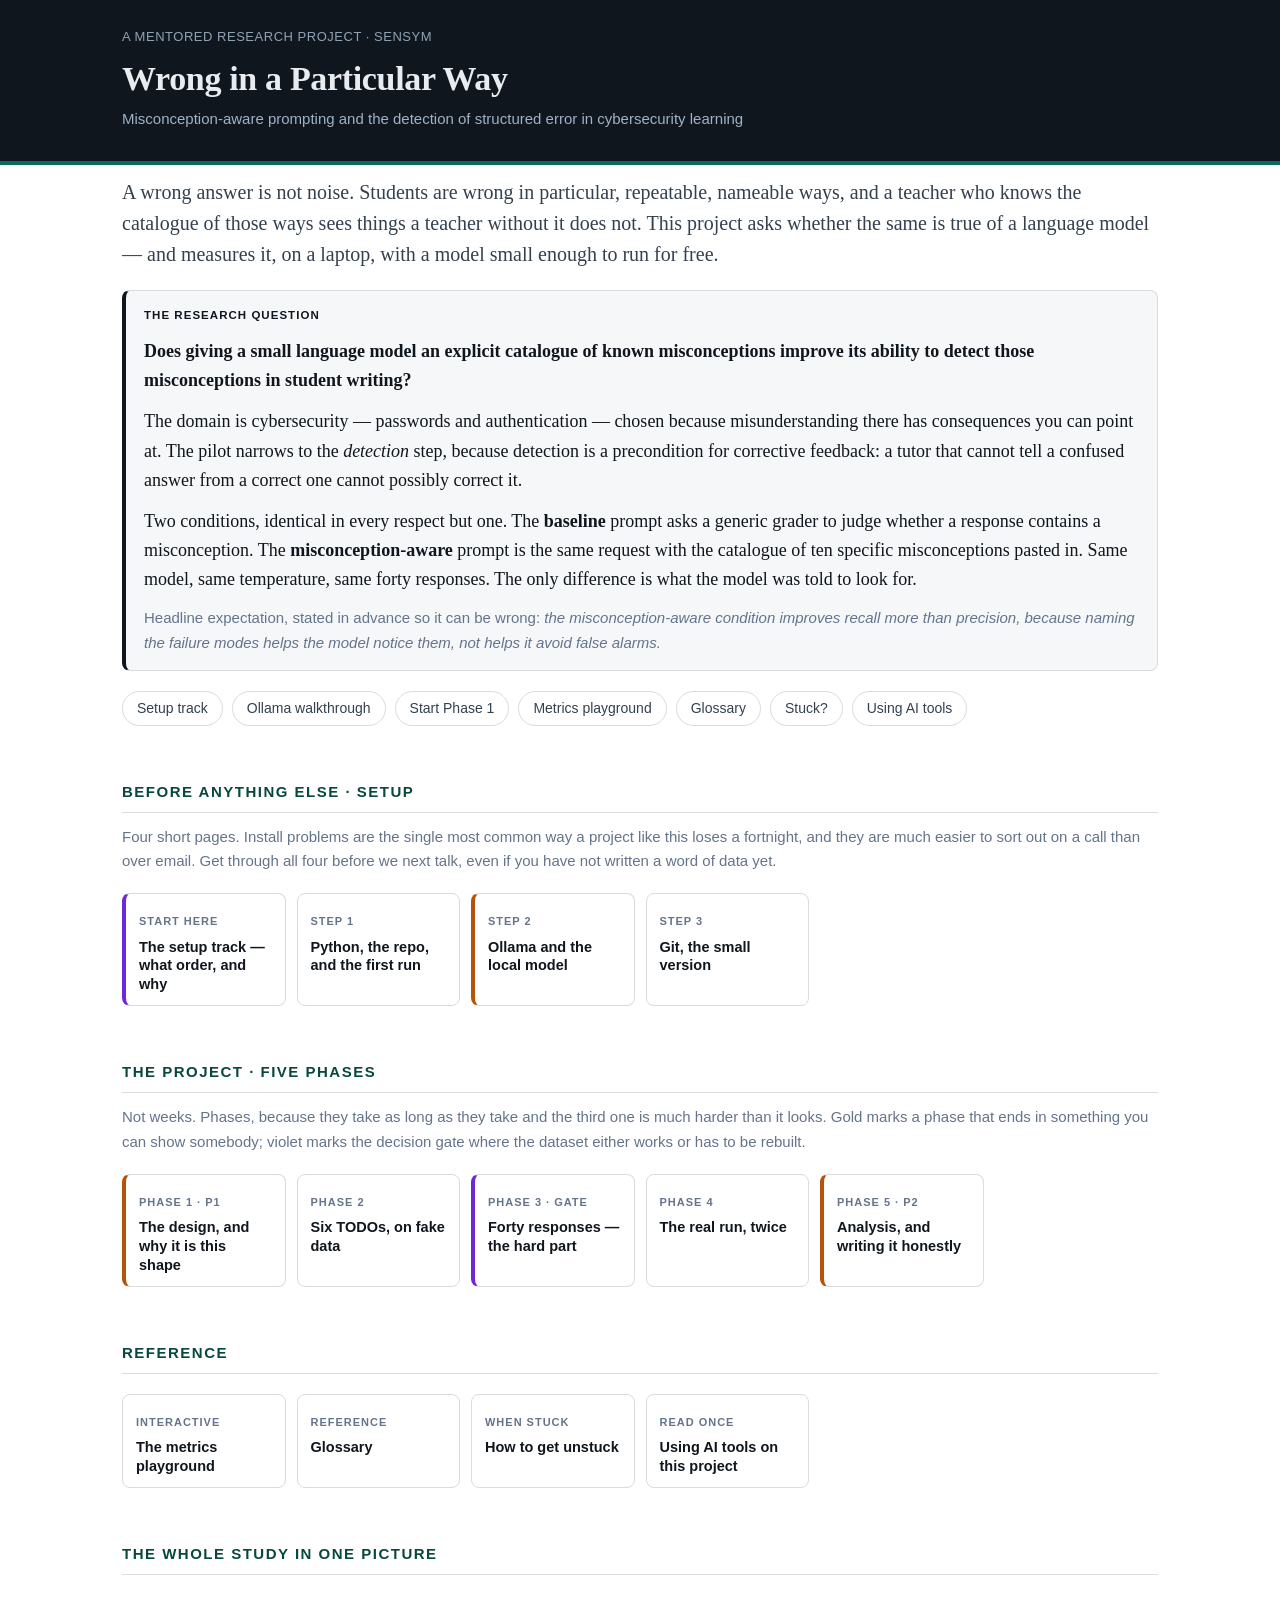
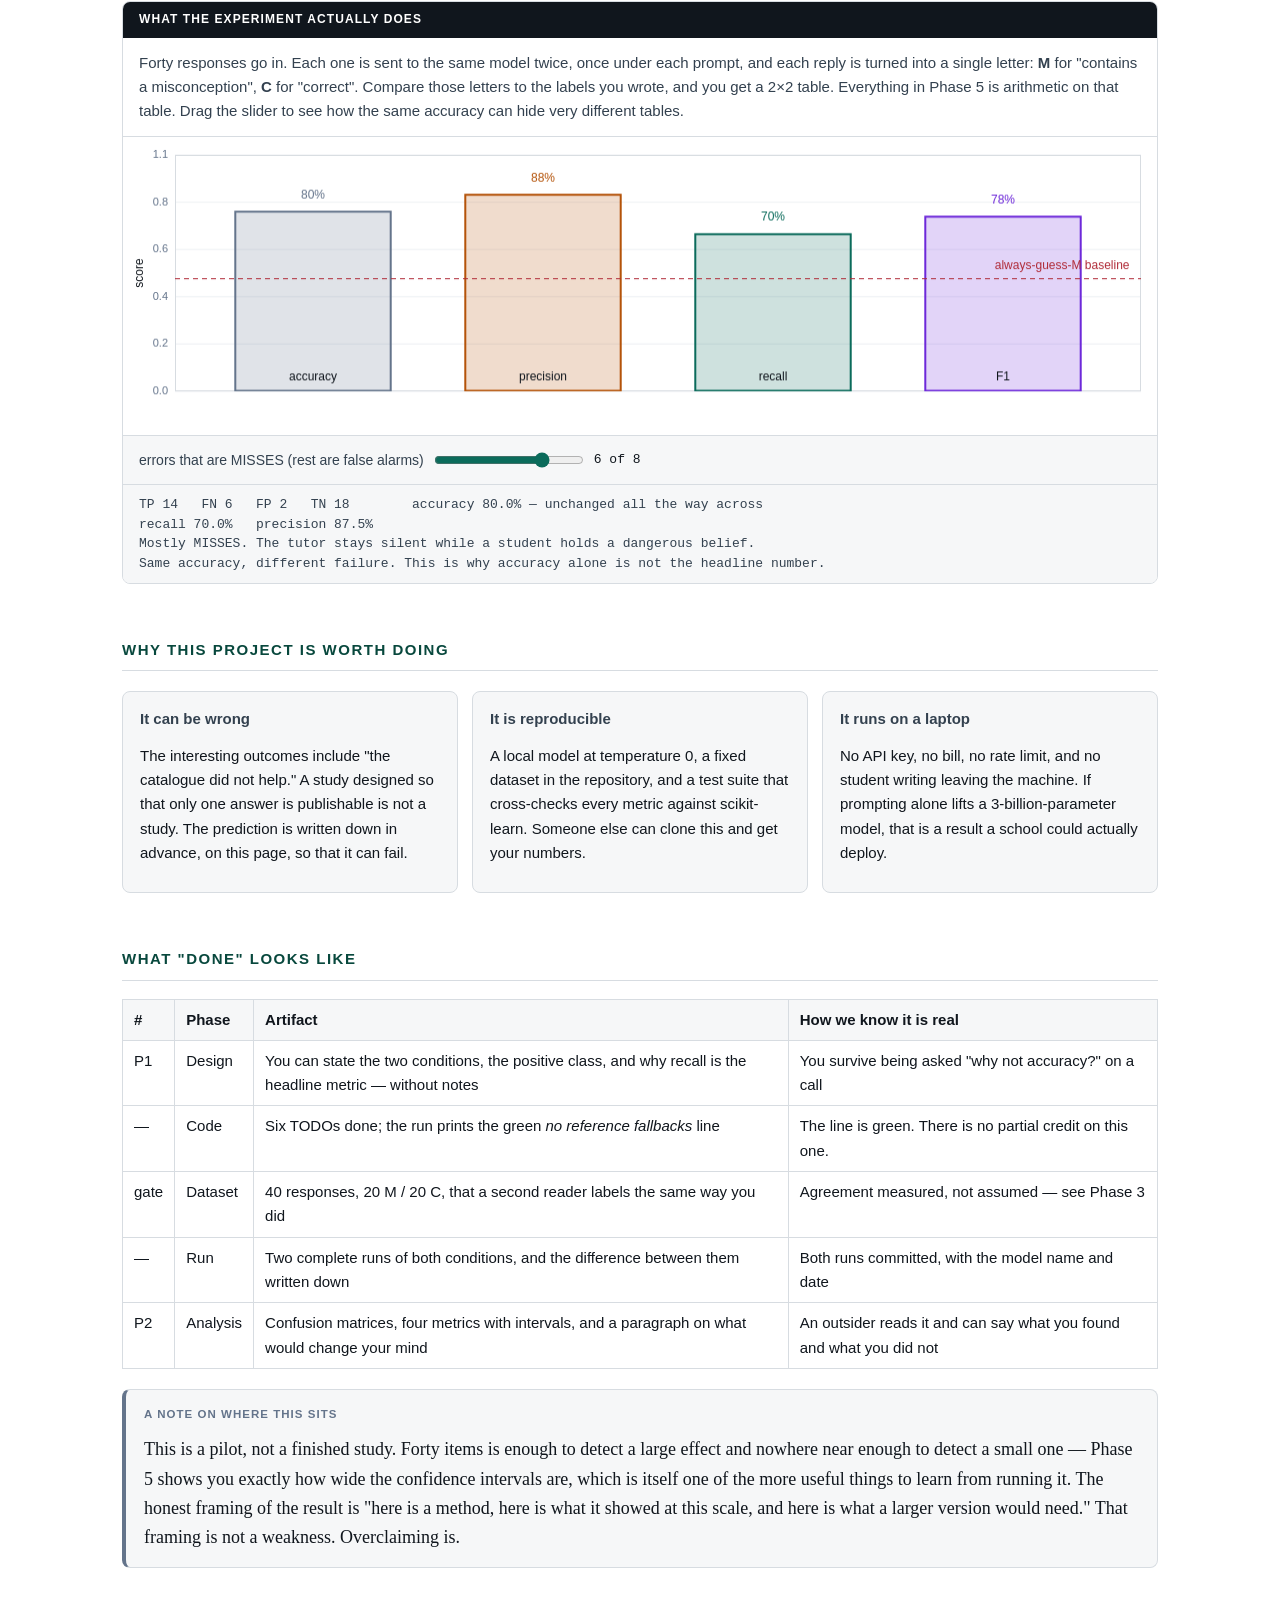
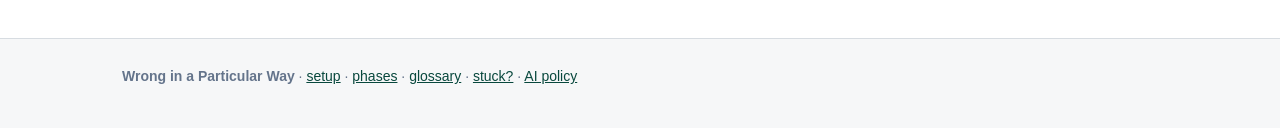
==== docs/index.html @ 7abd2c0d "Wrong in a Particular Way: site, pipeline, plan Fourteen-page GitHub Pages site in the SenSym house " ====
<!DOCTYPE html>
<html lang="en">
<head>
<meta charset="utf-8">
<meta name="viewport" content="width=device-width, initial-scale=1">
<title>Wrong in a Particular Way</title>
<link rel="stylesheet" href="assets/vendor/katex/katex.min.css">
<link rel="stylesheet" href="assets/css/style.css">
<script src="assets/vendor/katex/katex.min.js"></script>
<script src="assets/vendor/katex/auto-render.min.js"></script>
<script src="assets/js/detect.js"></script>
</head>
<body>

<header class="site">
  <div class="wrap wide">
    <div class="crumbs">A mentored research project · SenSym</div>
    <h1 class="chapter-title">Wrong in a Particular Way</h1>
    <p class="chapter-sub">Misconception-aware prompting and the detection of structured error in cybersecurity learning</p>
  </div>
</header>

<main class="wrap wide">

<p class="lede">A wrong answer is not noise. Students are wrong in particular, repeatable,
nameable ways, and a teacher who knows the catalogue of those ways sees things a teacher
without it does not. This project asks whether the same is true of a language model — and
measures it, on a laptop, with a model small enough to run for free.</p>

<div class="box theorem">
  <span class="lbl">The research question</span>
  <p><strong>Does giving a small language model an explicit catalogue of known
  misconceptions improve its ability to detect those misconceptions in student writing?</strong></p>
  <p>The domain is cybersecurity — passwords and authentication — chosen because
  misunderstanding there has consequences you can point at. The pilot narrows to the
  <em>detection</em> step, because detection is a precondition for corrective feedback: a
  tutor that cannot tell a confused answer from a correct one cannot possibly correct it.</p>
  <p>Two conditions, identical in every respect but one. The <strong>baseline</strong> prompt
  asks a generic grader to judge whether a response contains a misconception. The
  <strong>misconception-aware</strong> prompt is the same request with the catalogue of ten
  specific misconceptions pasted in. Same model, same temperature, same forty responses. The
  only difference is what the model was told to look for.</p>
  <p class="muted">Headline expectation, stated in advance so it can be wrong:
  <em>the misconception-aware condition improves recall more than precision, because naming
  the failure modes helps the model notice them, not helps it avoid false alarms.</em></p>
</div>

<div class="toolbar-links">
  <a href="setup/index.html">Setup track</a>
  <a href="setup/ollama.html">Ollama walkthrough</a>
  <a href="phases/phase-1-design.html">Start Phase 1</a>
  <a href="extras/metrics.html">Metrics playground</a>
  <a href="extras/glossary.html">Glossary</a>
  <a href="extras/unstuck.html">Stuck?</a>
  <a href="extras/ai-policy.html">Using AI tools</a>
</div>

<h2>Before anything else · Setup</h2>

<p class="muted">Four short pages. Install problems are the single most common way a project
like this loses a fortnight, and they are much easier to sort out on a call than over email.
Get through all four before we next talk, even if you have not written a word of data yet.</p>

<div class="sem-grid">
  <a class="week-card gate" href="setup/index.html"><span class="wk">Start here</span><div class="tt">The setup track — what order, and why</div></a>
  <a class="week-card" href="setup/python.html"><span class="wk">Step 1</span><div class="tt">Python, the repo, and the first run</div></a>
  <a class="week-card milestone" href="setup/ollama.html"><span class="wk">Step 2</span><div class="tt">Ollama and the local model</div></a>
  <a class="week-card" href="setup/git.html"><span class="wk">Step 3</span><div class="tt">Git, the small version</div></a>
</div>

<h2>The project · Five phases</h2>

<p class="muted">Not weeks. Phases, because they take as long as they take and the third one
is much harder than it looks. Gold marks a phase that ends in something you can show
somebody; violet marks the decision gate where the dataset either works or has to be rebuilt.</p>

<div class="sem-grid">
  <a class="week-card milestone" href="phases/phase-1-design.html"><span class="wk">Phase 1 · P1</span><div class="tt">The design, and why it is this shape</div></a>
  <a class="week-card" href="phases/phase-2-code.html"><span class="wk">Phase 2</span><div class="tt">Six TODOs, on fake data</div></a>
  <a class="week-card gate" href="phases/phase-3-dataset.html"><span class="wk">Phase 3 · gate</span><div class="tt">Forty responses — the hard part</div></a>
  <a class="week-card" href="phases/phase-4-run.html"><span class="wk">Phase 4</span><div class="tt">The real run, twice</div></a>
  <a class="week-card milestone" href="phases/phase-5-analysis.html"><span class="wk">Phase 5 · P2</span><div class="tt">Analysis, and writing it honestly</div></a>
</div>

<h2>Reference</h2>

<div class="sem-grid">
  <a class="week-card" href="extras/metrics.html"><span class="wk">Interactive</span><div class="tt">The metrics playground</div></a>
  <a class="week-card" href="extras/glossary.html"><span class="wk">Reference</span><div class="tt">Glossary</div></a>
  <a class="week-card" href="extras/unstuck.html"><span class="wk">When stuck</span><div class="tt">How to get unstuck</div></a>
  <a class="week-card" href="extras/ai-policy.html"><span class="wk">Read once</span><div class="tt">Using AI tools on this project</div></a>
</div>

<h2>The whole study in one picture</h2>

<div class="lab">
  <div class="lab-title">What the experiment actually does</div>
  <p class="lab-desc">Forty responses go in. Each one is sent to the same model twice, once
  under each prompt, and each reply is turned into a single letter: <strong>M</strong> for
  "contains a misconception", <strong>C</strong> for "correct". Compare those letters to the
  labels you wrote, and you get a 2&times;2 table. Everything in Phase 5 is arithmetic on
  that table. Drag the slider to see how the same accuracy can hide very different tables.</p>
  <canvas id="hero" height="300"></canvas>
  <div class="controls" id="heroctl"></div>
  <div class="readout" id="heroout"></div>
</div>

<script>
G.lab(function () {
  /* One slider: how the model's errors are split between the two kinds.
     Accuracy is held fixed on purpose — that is the whole point of the picture. */
  var st = G.controls('heroctl', [
    { k: 'split', type: 'range', label: 'errors that are MISSES (rest are false alarms)',
      min: 0, max: 8, step: 1, value: 6, fmt: function (v) { return v + ' of 8'; } }
  ], draw);

  function draw() {
    var cv = G.canvas('hero'); if (!cv) return;
    var fn = Math.round(st.split), fp = 8 - fn;
    var tp = 20 - fn, tn = 20 - fp;
    var m = G.metrics({ tp: tp, fn: fn, fp: fp, tn: tn });

    var fr = G.frame(cv.ctx, cv.w, cv.h, {
      xmin: -0.6, xmax: 3.6, ymin: 0, ymax: 1.05,
      margin: { left: 52, bottom: 44, top: 18, right: 16 }
    });
    fr.axes({ ylabel: 'score', xticks: 0, yticks: 5,
              yfmt: function (v) { return v.toFixed(1); }, grid: true });

    var bars = [
      ['accuracy',  m.acc,  G.COL.muted],
      ['precision', m.prec, G.COL.amber],
      ['recall',    m.rec,  G.COL.accent],
      ['F1',        m.f1,   G.COL.violet]
    ];
    bars.forEach(function (b, i) {
      var w = 0.34;
      fr.rect(i - w, 0, i + w, b[1], { fill: b[2], alpha: 0.20, stroke: b[2], width: 2 });
      fr.text(i, b[1] + 0.045, G.pct(b[1], 0), { color: b[2], align: 'center' });
      fr.text(i, 0.035, b[0], { color: G.COL.ink, align: 'center' });
    });
    fr.hline(m.majority, { color: G.COL.rose, dash: [5, 4] });
    fr.text(3.55, m.majority + 0.03, 'always-guess-M baseline',
            { color: G.COL.rose, align: 'right' });

    G.say('heroout',
      'TP ' + tp + '   FN ' + fn + '   FP ' + fp + '   TN ' + tn +
      '        accuracy ' + G.pct(m.acc) + ' — unchanged all the way across\n' +
      'recall ' + G.pct(m.rec) + '   precision ' + G.pct(m.prec) + '\n' +
      (fn > fp
        ? 'Mostly MISSES. The tutor stays silent while a student holds a dangerous belief.'
        : fn < fp
          ? 'Mostly FALSE ALARMS. The tutor corrects students who were already right.'
          : 'Errors evenly split.') +
      '\nSame accuracy, different failure. This is why accuracy alone is not the headline number.');
  }
  draw();
});
</script>

<h2>Why this project is worth doing</h2>

<div class="tiles">
  <div class="tile">
    <h4>It can be wrong</h4>
    <p>The interesting outcomes include "the catalogue did not help." A study designed so
    that only one answer is publishable is not a study. The prediction is written down in
    advance, on this page, so that it can fail.</p>
  </div>
  <div class="tile">
    <h4>It is reproducible</h4>
    <p>A local model at temperature 0, a fixed dataset in the repository, and a test suite
    that cross-checks every metric against scikit-learn. Someone else can clone this and get
    your numbers.</p>
  </div>
  <div class="tile">
    <h4>It runs on a laptop</h4>
    <p>No API key, no bill, no rate limit, and no student writing leaving the machine. If
    prompting alone lifts a 3-billion-parameter model, that is a result a school could
    actually deploy.</p>
  </div>
</div>

<h2>What "done" looks like</h2>

<table>
  <thead><tr><th>#</th><th>Phase</th><th>Artifact</th><th>How we know it is real</th></tr></thead>
  <tbody>
  <tr><td>P1</td><td>Design</td><td>You can state the two conditions, the positive class, and why recall is the headline metric — without notes</td><td>You survive being asked "why not accuracy?" on a call</td></tr>
  <tr><td>—</td><td>Code</td><td>Six TODOs done; the run prints the green <em>no reference fallbacks</em> line</td><td>The line is green. There is no partial credit on this one.</td></tr>
  <tr><td>gate</td><td>Dataset</td><td>40 responses, 20 M / 20 C, that a second reader labels the same way you did</td><td>Agreement measured, not assumed — see Phase 3</td></tr>
  <tr><td>—</td><td>Run</td><td>Two complete runs of both conditions, and the difference between them written down</td><td>Both runs committed, with the model name and date</td></tr>
  <tr><td>P2</td><td>Analysis</td><td>Confusion matrices, four metrics with intervals, and a paragraph on what would change your mind</td><td>An outsider reads it and can say what you found and what you did not</td></tr>
  </tbody>
</table>

<div class="box aside">
  <span class="lbl">A note on where this sits</span>
  <p>This is a pilot, not a finished study. Forty items is enough to detect a large effect
  and nowhere near enough to detect a small one — Phase 5 shows you exactly how wide the
  confidence intervals are, which is itself one of the more useful things to learn from
  running it. The honest framing of the result is "here is a method, here is what it showed
  at this scale, and here is what a larger version would need." That framing is not a
  weakness. Overclaiming is.</p>
</div>

</main>

<footer class="site">
  <div class="wrap wide">
    <strong>Wrong in a Particular Way</strong> ·
    <a href="setup/index.html">setup</a> ·
    <a href="phases/phase-1-design.html">phases</a> ·
    <a href="extras/glossary.html">glossary</a> ·
    <a href="extras/unstuck.html">stuck?</a> ·
    <a href="extras/ai-policy.html">AI policy</a>
  </div>
</footer>

</body>
</html>
---- docs/assets/css/style.css ----
/* Wrong in a Particular Way — project stylesheet
   The SenSym mentored-research house style: near-monochrome, one accent.
   Shared component vocabulary with the other project sites, so a page
   authored for one renders in another unchanged. Only the accent hue and
   the project-specific block at the end of this file differ. */

:root {
  --ink:      #10161d;
  --ink-2:    #33414f;
  --muted:    #64748b;
  --paper:    #ffffff;
  --wash:     #f6f7f8;
  --wash-2:   #eceef0;
  --line:     #d7dce1;
  --accent:   #0b6b5b;
  --accent-d: #08483d;
  --amber:    #b45309;
  --amber-bg: #fdf6ec;
  --green:    #15803d;
  --green-bg: #f0f8f2;
  --rose:     #b02a37;
  --rose-bg:  #fdf3f4;
  --violet:   #6d28d9;
  --teal:     #0f766e;
  --violet-bg:#f6f3fd;
  --mono: ui-monospace, SFMono-Regular, "SF Mono", Menlo, Consolas, monospace;
  --serif: "Iowan Old Style", "Palatino Linotype", Palatino, Georgia, serif;
  --sans: -apple-system, BlinkMacSystemFont, "Segoe UI", Roboto, Helvetica, Arial, sans-serif;
  --radius: 8px;
}

* { box-sizing: border-box; }

html { scroll-behavior: smooth; }

body {
  margin: 0;
  background: var(--paper);
  color: var(--ink);
  font-family: var(--serif);
  font-size: 18px;
  line-height: 1.62;
  -webkit-font-smoothing: antialiased;
}

.wrap { max-width: 860px; margin: 0 auto; padding: 0 22px; }
.wrap.wide { max-width: 1080px; }

/* ---------- header / footer ---------- */

header.site {
  background: var(--ink);
  color: #e8ecf1;
  padding: 26px 0 30px;
  border-bottom: 4px solid var(--accent);
}
header.site a { color: #b9c8da; }
header.site a:hover { color: #fff; }

.crumbs {
  font-family: var(--sans);
  font-size: 13px;
  letter-spacing: 0.04em;
  text-transform: uppercase;
  color: #8fa3b8;
  margin-bottom: 12px;
}
.crumbs a { text-decoration: none; }

.chapter-title {
  font-size: 34px;
  line-height: 1.18;
  margin: 6px 0 8px;
  font-weight: 600;
  letter-spacing: -0.01em;
}
.chapter-sub {
  font-family: var(--sans);
  font-size: 15px;
  color: #9fb2c6;
  margin: 0;
}

.badges { margin: 0 0 10px; display: flex; flex-wrap: wrap; gap: 7px; }
.badge {
  display: inline-block;
  font-family: var(--sans);
  font-size: 11.5px;
  font-weight: 600;
  letter-spacing: 0.05em;
  text-transform: uppercase;
  padding: 3px 9px;
  border-radius: 999px;
  background: #2b3949;
  color: #cfdcea;
}
.badge.milestone { background: #7a5a12; color: #ffe9b8; }
.badge.buffer    { background: #14532d; color: #c8f0d6; }
.badge.win       { background: #7c2d12; color: #ffd9c2; }
.badge.gate      { background: #4c1d95; color: #e2d6ff; }

footer.site {
  margin-top: 70px;
  background: var(--wash);
  border-top: 1px solid var(--line);
  padding: 26px 0 40px;
  font-family: var(--sans);
  font-size: 14px;
  color: var(--muted);
}
footer.site a { color: var(--accent-d); }

.pager {
  display: flex; justify-content: space-between; gap: 14px;
  margin: 44px 0 0; padding-top: 20px; border-top: 1px solid var(--line);
  font-family: var(--sans); font-size: 15px;
}
.pager a { text-decoration: none; color: var(--accent-d); font-weight: 600; }
.pager a:hover { text-decoration: underline; }

/* ---------- typography ---------- */

main h2 {
  font-family: var(--sans);
  font-size: 15px;
  font-weight: 700;
  letter-spacing: 0.1em;
  text-transform: uppercase;
  color: var(--accent-d);
  margin: 54px 0 4px;
  padding-bottom: 8px;
  border-bottom: 1px solid var(--line);
}
main h3 {
  font-size: 21px; font-weight: 600; margin: 32px 0 6px; letter-spacing: -0.005em;
}
main h4 {
  font-family: var(--sans); font-size: 15px; font-weight: 700;
  margin: 22px 0 4px; color: var(--ink-2);
}
p { margin: 12px 0; }
a { color: var(--accent-d); }
strong { font-weight: 600; }
ul, ol { padding-left: 26px; }
li { margin: 6px 0; }
hr { border: 0; border-top: 1px solid var(--line); margin: 38px 0; }
.muted { color: var(--muted); font-size: 15px; font-family: var(--sans); }
.lede { font-size: 20px; line-height: 1.55; color: var(--ink-2); }

code {
  font-family: var(--mono); font-size: 0.86em;
  background: var(--wash-2); padding: 1.5px 5px; border-radius: 4px;
}
pre {
  font-family: var(--mono); font-size: 13.5px; line-height: 1.55;
  background: #0f1720; color: #dce6f0;
  padding: 15px 17px; border-radius: var(--radius); overflow-x: auto;
  margin: 14px 0;
}
pre code { background: none; padding: 0; color: inherit; font-size: 13.5px; }

table {
  border-collapse: collapse; width: 100%; margin: 18px 0;
  font-family: var(--sans); font-size: 15px;
}
th, td { border: 1px solid var(--line); padding: 8px 11px; text-align: left; vertical-align: top; }
th { background: var(--wash); font-weight: 600; }

blockquote {
  margin: 18px 0; padding: 2px 0 2px 20px;
  border-left: 3px solid var(--line); color: var(--ink-2); font-style: italic;
}

/* ---------- boxes ---------- */

.box {
  border: 1px solid var(--line);
  border-left: 4px solid var(--muted);
  background: var(--wash);
  border-radius: var(--radius);
  padding: 15px 18px;
  margin: 20px 0;
}
.box > :first-child { margin-top: 0; }
.box > :last-child { margin-bottom: 0; }
.box .lbl {
  display: block; font-family: var(--sans); font-size: 11.5px; font-weight: 700;
  letter-spacing: 0.09em; text-transform: uppercase; margin-bottom: 6px;
}

.box.definition  { border-left-color: var(--accent); background: #f4f8fe; }
.box.definition .lbl { color: var(--accent-d); }
.box.theorem     { border-left-color: var(--ink); background: var(--wash); }
.box.theorem .lbl { color: var(--ink); }
.box.example     { border-left-color: var(--violet); background: var(--violet-bg); }
.box.example .lbl { color: var(--violet); }
.box.warning     { border-left-color: var(--rose); background: var(--rose-bg); }
.box.warning .lbl { color: var(--rose); }
.box.win         { border-left-color: var(--amber); background: var(--amber-bg); }
.box.win .lbl    { color: var(--amber); }
.box.python      { border-left-color: var(--green); background: var(--green-bg); }
.box.python .lbl { color: var(--green); }
.box.verify      { border-left-color: var(--green); background: var(--green-bg); }
.box.verify .lbl { color: var(--green); }
.box.aside       { border-left-color: var(--muted); }
.box.aside .lbl  { color: var(--muted); }

.qed { float: right; font-weight: 700; color: var(--ink-2); }

.status {
  display: inline-block; font-family: var(--sans); font-size: 10.5px; font-weight: 700;
  letter-spacing: 0.07em; text-transform: uppercase; padding: 2px 7px;
  border-radius: 3px; vertical-align: 2px; margin-left: 6px;
}
.status.proved     { background: #dcfce7; color: #14532d; }
.status.cited      { background: #dbeafe; color: #1e3a8a; }
.status.conjectured{ background: #fef3c7; color: #78350f; }
.status.observed   { background: #ede9fe; color: #4c1d95; }

/* ---------- objectives ---------- */

.objectives {
  background: var(--wash); border: 1px solid var(--line);
  border-radius: var(--radius); padding: 16px 20px; margin: 26px 0;
  font-family: var(--sans); font-size: 15.5px;
}
.objectives h3 {
  font-family: var(--sans); font-size: 12px; font-weight: 700; letter-spacing: 0.09em;
  text-transform: uppercase; color: var(--muted); margin: 0 0 8px;
}
.objectives ul { list-style: none; padding: 0; margin: 0; }
.objectives li { margin: 5px 0; display: flex; align-items: flex-start; gap: 9px; }
.objectives input[type=checkbox] { margin-top: 6px; flex: 0 0 auto; width: 15px; height: 15px; cursor: pointer; }
.objectives label { cursor: pointer; }
.objectives li.done label { color: var(--muted); text-decoration: line-through; }

/* ---------- interactive labs ---------- */

.lab {
  border: 1px solid var(--line); border-radius: var(--radius);
  background: var(--paper); margin: 26px 0; overflow: hidden;
}
.lab-title {
  font-family: var(--sans); font-size: 12px; font-weight: 700; letter-spacing: 0.09em;
  text-transform: uppercase; color: #fff; background: var(--ink);
  padding: 8px 16px;
}
.lab-desc { font-family: var(--sans); font-size: 15px; padding: 13px 16px 0; color: var(--ink-2); margin: 0; }
.lab canvas {
  display: block; width: 100%; margin: 12px 0 0;
  background: var(--paper); border-top: 1px solid var(--line);
  border-bottom: 1px solid var(--line);
}
.controls {
  display: flex; flex-wrap: wrap; gap: 16px 22px; align-items: center;
  padding: 13px 16px; font-family: var(--sans); font-size: 14px; background: var(--wash);
}
.controls .ctl { display: flex; align-items: center; gap: 8px; }
.controls label { color: var(--ink-2); white-space: nowrap; }
.controls input[type=range] { width: 150px; accent-color: var(--accent); }
.controls .val { font-family: var(--mono); font-size: 13px; min-width: 52px; color: var(--ink); }
.controls button {
  font-family: var(--sans); font-size: 13.5px; font-weight: 600;
  padding: 5px 13px; border: 1px solid var(--line); border-radius: 5px;
  background: var(--paper); color: var(--ink); cursor: pointer;
}
.controls button:hover { background: var(--wash-2); border-color: var(--muted); }
.controls select {
  font-family: var(--sans); font-size: 13.5px; padding: 4px 7px;
  border: 1px solid var(--line); border-radius: 5px; background: var(--paper);
}
.readout {
  font-family: var(--mono); font-size: 13px; color: var(--ink-2);
  padding: 10px 16px; background: var(--wash); border-top: 1px solid var(--line);
  white-space: pre-wrap; line-height: 1.5;
}

/* ---------- exercises ---------- */

.exercise {
  border: 1px solid var(--line); border-radius: var(--radius);
  margin: 18px 0; overflow: hidden;
}
.ex-head {
  font-family: var(--sans); font-size: 13px; font-weight: 700;
  letter-spacing: 0.05em; text-transform: uppercase;
  background: var(--wash); color: var(--ink-2);
  padding: 8px 15px; border-bottom: 1px solid var(--line);
}
.ex-head .stars { color: var(--amber); letter-spacing: 0.12em; margin-left: 6px; }
.ex-head .tag {
  float: right; text-transform: none; letter-spacing: 0; font-weight: 600;
  font-size: 12px; color: var(--muted);
}
.ex-body { padding: 13px 16px; }
.ex-body > :first-child { margin-top: 0; }
.ex-body > :last-child { margin-bottom: 0; }

.exercise details { border-top: 1px solid var(--line); }
.exercise summary {
  font-family: var(--sans); font-size: 13.5px; font-weight: 600;
  padding: 9px 16px; cursor: pointer; color: var(--accent-d);
  background: var(--wash); list-style: none; user-select: none;
}
.exercise summary::-webkit-details-marker { display: none; }
.exercise summary::before { content: "▸ "; }
.exercise details[open] summary::before { content: "▾ "; }
.exercise summary:hover { background: var(--wash-2); }
.solution { padding: 13px 16px; background: #fcfdfe; border-top: 1px solid var(--line); }
.solution > :first-child { margin-top: 0; }
.solution > :last-child { margin-bottom: 0; }

/* ---------- index dashboard ---------- */

.sem-grid {
  display: grid; grid-template-columns: repeat(auto-fill, minmax(158px, 1fr));
  gap: 11px; margin: 20px 0 34px;
}
.week-card {
  display: block; text-decoration: none; color: var(--ink);
  border: 1px solid var(--line); border-radius: var(--radius);
  padding: 11px 13px; background: var(--paper);
  font-family: var(--sans); transition: border-color .12s, transform .12s;
}
.week-card:hover { border-color: var(--accent); transform: translateY(-1px); }
.week-card .wk {
  font-size: 11px; font-weight: 700; letter-spacing: 0.09em;
  text-transform: uppercase; color: var(--muted);
}
.week-card .tt { font-size: 14.5px; font-weight: 600; line-height: 1.3; margin-top: 3px; }
.week-card.milestone { border-left: 4px solid var(--amber); }
.week-card.buffer    { border-left: 4px solid var(--green); }
.week-card.gate      { border-left: 4px solid var(--violet); }

.toolbar-links {
  display: flex; flex-wrap: wrap; gap: 9px; margin: 18px 0 6px;
  font-family: var(--sans); font-size: 14px;
}
.toolbar-links a {
  text-decoration: none; border: 1px solid var(--line); border-radius: 999px;
  padding: 5px 14px; color: var(--ink-2); background: var(--paper);
}
.toolbar-links a:hover { border-color: var(--accent); color: var(--accent-d); }

.tiles { display: grid; grid-template-columns: repeat(auto-fit, minmax(240px, 1fr)); gap: 14px; margin: 20px 0; }
.tile {
  border: 1px solid var(--line); border-radius: var(--radius); padding: 15px 17px;
  background: var(--wash); font-family: var(--sans); font-size: 15px;
}
.tile h4 { margin-top: 0; }

.katex { font-size: 1.03em; }
.katex-display { overflow-x: auto; overflow-y: hidden; padding: 3px 0; }

@media (max-width: 640px) {
  body { font-size: 17px; }
  .chapter-title { font-size: 27px; }
  .controls input[type=range] { width: 118px; }
  .wrap { padding: 0 16px; }
}

@media print {
  header.site, footer.site, .controls, .pager, .toolbar-links { display: none; }
  .exercise details { display: block; }
  .solution { display: block !important; }
}


/* =====================================================================
   PROJECT-SPECIFIC COMPONENTS
   Everything above this line is the shared house style. Everything below
   exists because this project has terminals, confusion matrices and two
   operating systems to support.
   ===================================================================== */

/* ---------- terminal command blocks ---------- */

.cmd { position: relative; margin: 14px 0; }
.cmd pre { margin: 0; padding-right: 68px; }
.cmd pre .p { color: #6b7f93; user-select: none; }   /* the shell prompt */
.cmd pre .c { color: #93b394; }                       /* a comment */
.copybtn {
  position: absolute; top: 9px; right: 9px;
  font-family: var(--sans); font-size: 11px; font-weight: 600;
  letter-spacing: 0.04em; text-transform: uppercase;
  background: rgba(255,255,255,0.10); color: #c3d2e2;
  border: 0; border-radius: 4px; padding: 4px 9px; cursor: pointer;
}
.copybtn:hover { background: rgba(255,255,255,0.20); color: #fff; }
.copybtn.done { background: var(--green); color: #fff; }

/* expected output of a command — deliberately NOT styled like input */
.out {
  font-family: var(--mono); font-size: 13px; line-height: 1.6;
  background: var(--wash); border: 1px solid var(--line);
  border-left: 3px solid var(--muted);
  border-radius: 0 var(--radius) var(--radius) 0;
  padding: 11px 14px; margin: -4px 0 16px; white-space: pre-wrap;
  color: var(--ink-2); overflow-x: auto;
}
.out b { color: var(--green); font-weight: 700; }
.out i { color: var(--rose); font-style: normal; font-weight: 700; }

/* ---------- OS switcher ---------- */

.os-bar {
  display: flex; align-items: center; gap: 13px; flex-wrap: wrap;
  font-family: var(--sans); font-size: 14px;
  background: var(--wash); border: 1px solid var(--line);
  border-radius: var(--radius); padding: 10px 14px; margin: 20px 0;
}
.os-bar .lbl2 { color: var(--muted); font-weight: 600; font-size: 13px; }
.os-bar .seg { display: inline-flex; background: var(--paper); border: 1px solid var(--line); border-radius: 6px; padding: 3px; }
.os-bar .seg button {
  font-family: var(--sans); font-size: 13.5px; font-weight: 600;
  padding: 5px 15px; border: 0; background: transparent;
  color: var(--muted); border-radius: 4px; cursor: pointer;
}
.os-bar .seg button[aria-pressed="true"] { background: var(--accent); color: #fff; }
.os-only { display: none; }
.os-only.on { display: block; }
span.os-only.on, code.os-only.on, em.os-only.on { display: inline; }

/* ---------- confusion matrix ---------- */

table.confusion { table-layout: fixed; margin: 4px 0 0; }
table.confusion th {
  font-family: var(--sans); font-size: 12px; font-weight: 700;
  letter-spacing: 0.06em; text-transform: uppercase; color: var(--muted);
  background: var(--wash); text-align: center;
}
table.confusion tbody th { text-align: right; width: 22%; }
td.cm { text-align: center; padding: 13px 8px; vertical-align: middle; }
td.cm .cmv { display: block; font-family: var(--mono); font-size: 27px; font-weight: 700; line-height: 1.1; }
td.cm .cmn { display: block; font-family: var(--sans); font-size: 11.5px; font-weight: 700; letter-spacing: 0.05em; text-transform: uppercase; margin-top: 3px; }
td.cm .cms { display: block; font-family: var(--sans); font-size: 12px; color: var(--muted); margin-top: 2px; }
td.cm.tp { background: var(--green-bg); }  td.cm.tp .cmv, td.cm.tp .cmn { color: var(--green); }
td.cm.tn { background: var(--green-bg); }  td.cm.tn .cmv, td.cm.tn .cmn { color: var(--green); }
td.cm.fp { background: var(--amber-bg); }  td.cm.fp .cmv, td.cm.fp .cmn { color: var(--amber); }
td.cm.fn { background: var(--rose-bg);  }  td.cm.fn .cmv, td.cm.fn .cmn { color: var(--rose); }

/* the metric strip that usually sits under a matrix */
.metrics-row {
  display: grid; grid-template-columns: repeat(auto-fit, minmax(112px, 1fr));
  gap: 10px; margin: 14px 0 0;
}
.metric {
  border: 1px solid var(--line); border-radius: var(--radius);
  background: var(--paper); padding: 10px 12px; font-family: var(--sans);
}
.metric .mk { font-size: 11px; font-weight: 700; letter-spacing: 0.07em; text-transform: uppercase; color: var(--muted); }
.metric .mv { font-family: var(--mono); font-size: 20px; font-weight: 700; margin-top: 2px; }
.metric.lead { border-left: 4px solid var(--accent); }
.metric.lead .mv { color: var(--accent-d); }
.metric .mci { font-family: var(--mono); font-size: 11.5px; color: var(--muted); margin-top: 1px; }

/* ---------- prompt A/B comparison ---------- */

.ab { display: grid; grid-template-columns: 1fr 1fr; gap: 13px; margin: 20px 0; }
.ab > div { border: 1px solid var(--line); border-radius: var(--radius); overflow: hidden; }
.ab .ab-h {
  font-family: var(--sans); font-size: 12px; font-weight: 700;
  letter-spacing: 0.07em; text-transform: uppercase;
  padding: 7px 13px; border-bottom: 1px solid var(--line);
}
.ab .a .ab-h { background: var(--wash-2); color: var(--ink-2); }
.ab .b .ab-h { background: #e6f2ef; color: var(--accent-d); }
.ab pre { margin: 0; border-radius: 0; font-size: 12.5px; }
.ab .same { color: #8aa0b5; }
.ab .diff { background: rgba(11,107,91,0.28); color: #d8f0e8; border-radius: 2px; }
@media (max-width: 720px) { .ab { grid-template-columns: 1fr; } }

/* ---------- labelling lab ---------- */

.card-lab { font-family: var(--sans); padding: 15px 16px; }
.card-lab .resp {
  font-family: var(--serif); font-size: 17px; line-height: 1.5;
  background: var(--wash); border: 1px solid var(--line);
  border-left: 4px solid var(--accent); border-radius: var(--radius);
  padding: 14px 16px; margin: 0 0 13px;
}
.card-lab .rid { font-family: var(--mono); font-size: 11.5px; color: var(--muted); display: block; margin-bottom: 6px; }
.card-lab .choices { display: flex; gap: 10px; flex-wrap: wrap; }
.card-lab .choices button {
  font-family: var(--sans); font-size: 14.5px; font-weight: 600;
  padding: 9px 18px; border: 1px solid var(--line); border-radius: 6px;
  background: var(--paper); cursor: pointer; color: var(--ink);
}
.card-lab .choices button:hover { border-color: var(--accent); color: var(--accent-d); }
.card-lab .verdict { margin-top: 12px; font-size: 14.5px; min-height: 22px; }
.card-lab .verdict.right { color: var(--green); font-weight: 600; }
.card-lab .verdict.wrong { color: var(--rose); font-weight: 600; }

/* ---------- setup checklist with a progress bar ---------- */

.tracker { display: flex; align-items: center; gap: 11px; font-family: var(--sans); font-size: 13.5px; color: var(--muted); margin: 8px 0 0; }
.tracker .bar { flex: 1; max-width: 220px; height: 6px; border-radius: 99px; background: var(--wash-2); overflow: hidden; }
.tracker .bar i { display: block; height: 100%; width: 0; background: var(--green); transition: width .25s ease; }
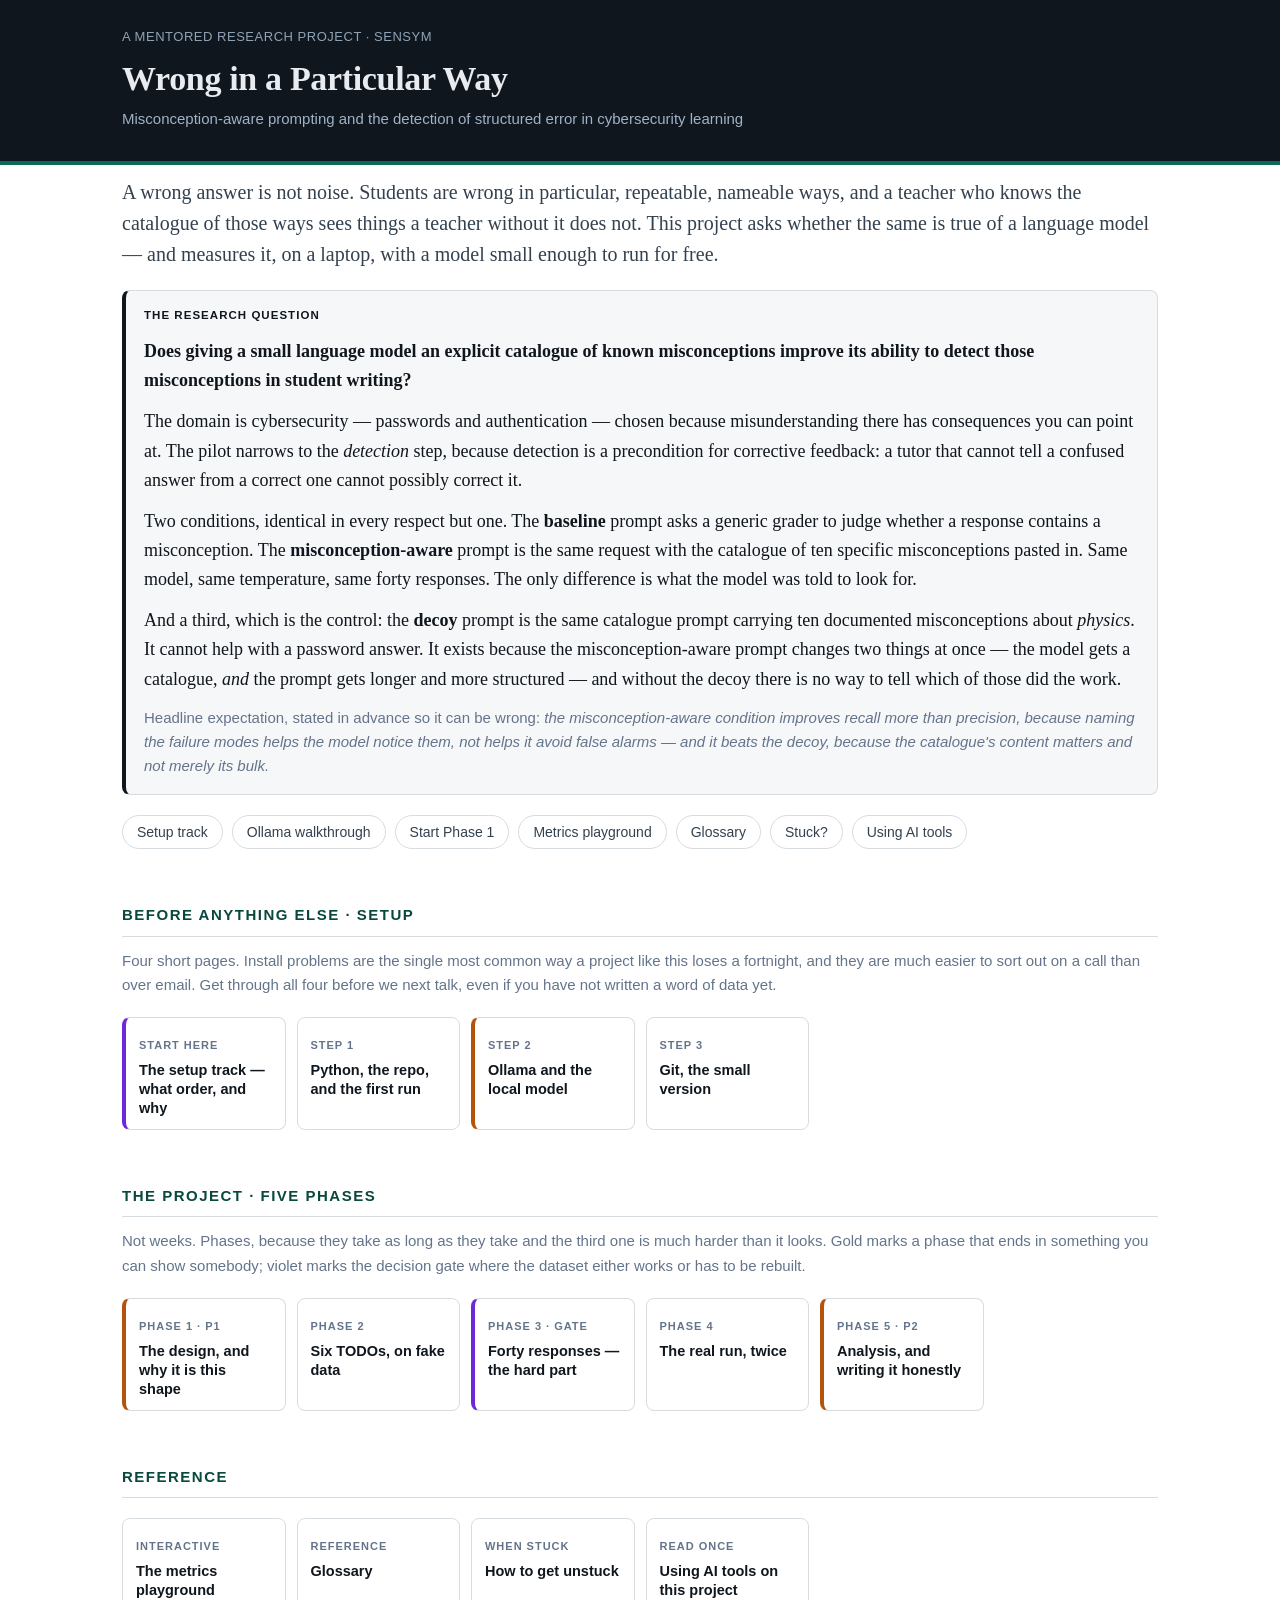
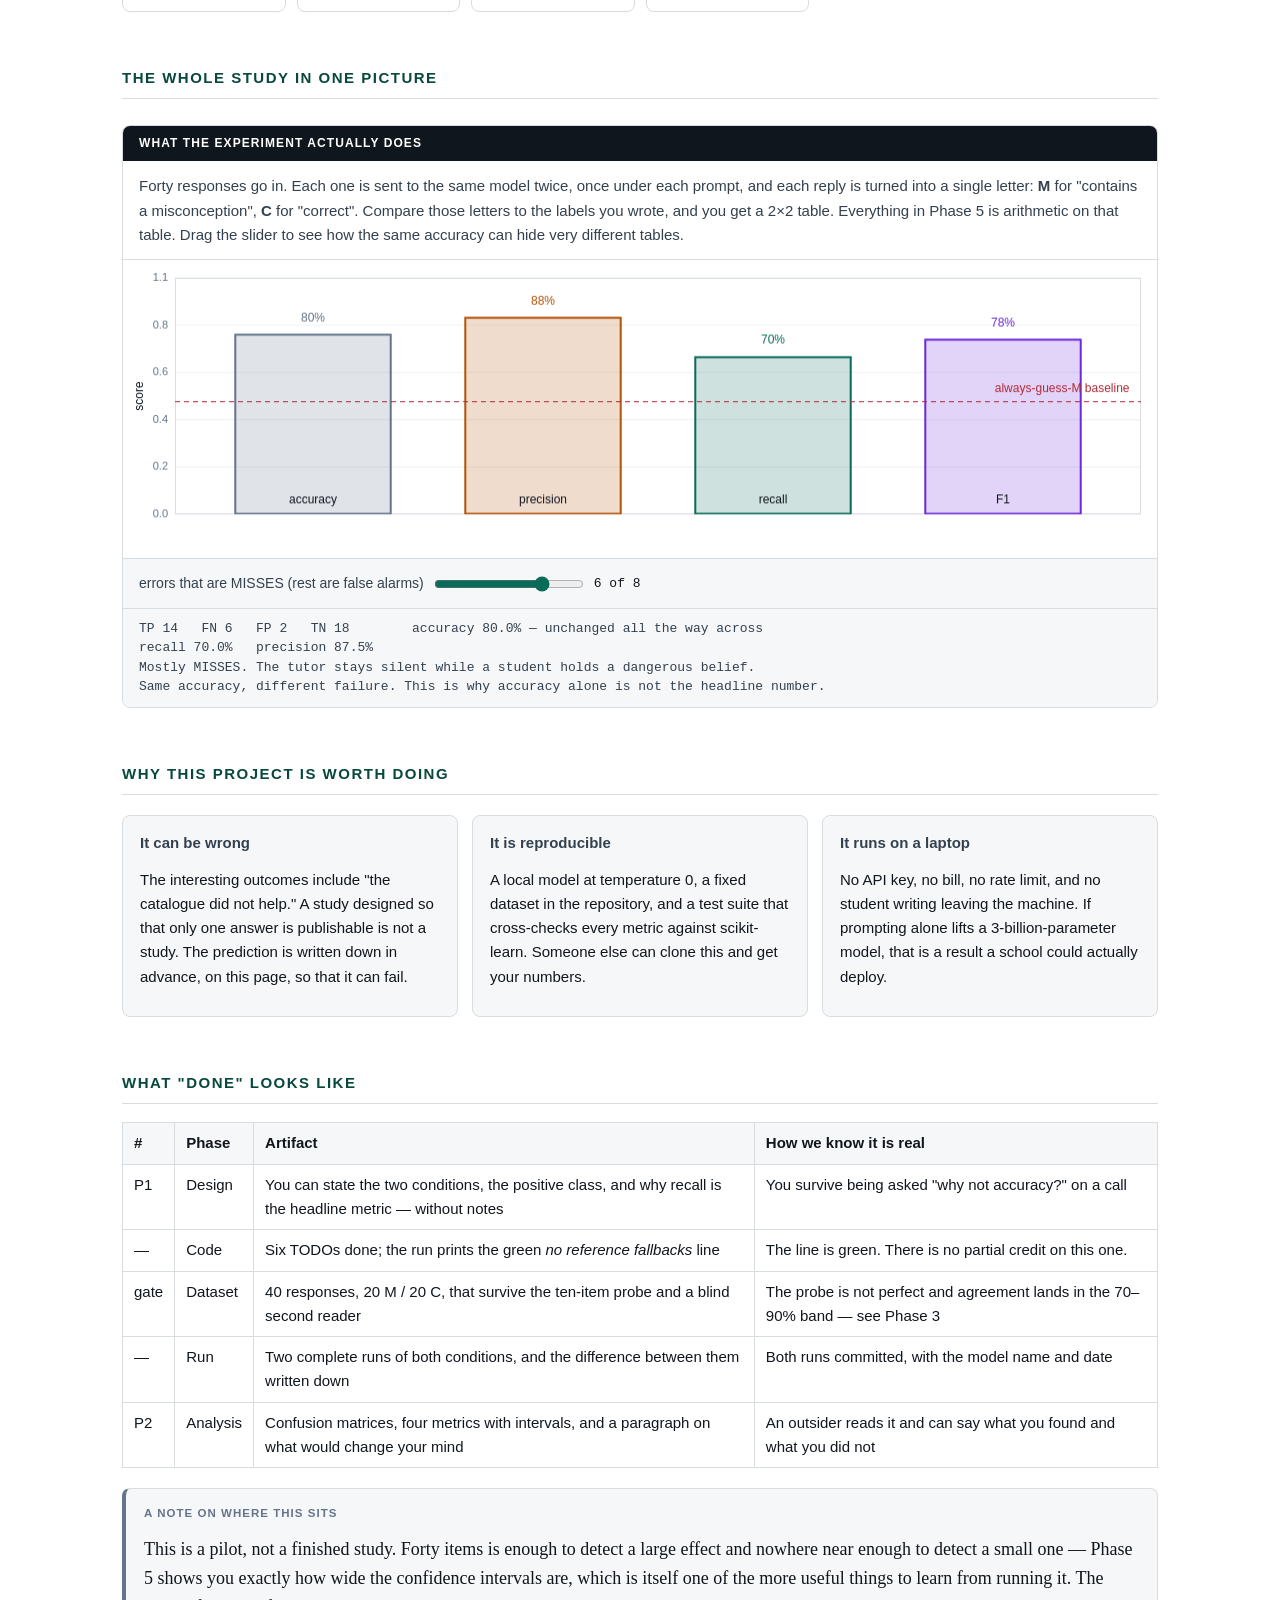
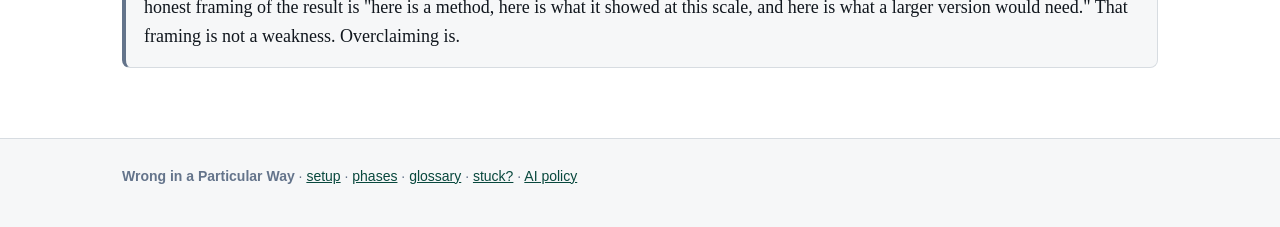
==== commit 038d65bd: "Add the pre-registered decoy condition and rewrite the Phase 3 gate The decoy (placebo) condition, p" ====
--- a/docs/index.html
+++ b/docs/index.html
@@ -40,9 +40,15 @@
   <strong>misconception-aware</strong> prompt is the same request with the catalogue of ten
   specific misconceptions pasted in. Same model, same temperature, same forty responses. The
   only difference is what the model was told to look for.</p>
+  <p>And a third, which is the control: the <strong>decoy</strong> prompt is the same
+  catalogue prompt carrying ten documented misconceptions about <em>physics</em>. It cannot
+  help with a password answer. It exists because the misconception-aware prompt changes two
+  things at once — the model gets a catalogue, <em>and</em> the prompt gets longer and more
+  structured — and without the decoy there is no way to tell which of those did the work.</p>
   <p class="muted">Headline expectation, stated in advance so it can be wrong:
   <em>the misconception-aware condition improves recall more than precision, because naming
-  the failure modes helps the model notice them, not helps it avoid false alarms.</em></p>
+  the failure modes helps the model notice them, not helps it avoid false alarms — and it
+  beats the decoy, because the catalogue's content matters and not merely its bulk.</em></p>
 </div>
 
 <div class="toolbar-links">
@@ -188,7 +194,7 @@
   <tbody>
   <tr><td>P1</td><td>Design</td><td>You can state the two conditions, the positive class, and why recall is the headline metric — without notes</td><td>You survive being asked "why not accuracy?" on a call</td></tr>
   <tr><td>—</td><td>Code</td><td>Six TODOs done; the run prints the green <em>no reference fallbacks</em> line</td><td>The line is green. There is no partial credit on this one.</td></tr>
-  <tr><td>gate</td><td>Dataset</td><td>40 responses, 20 M / 20 C, that a second reader labels the same way you did</td><td>Agreement measured, not assumed — see Phase 3</td></tr>
+  <tr><td>gate</td><td>Dataset</td><td>40 responses, 20 M / 20 C, that survive the ten-item probe and a blind second reader</td><td>The probe is not perfect and agreement lands in the 70–90% band — see Phase 3</td></tr>
   <tr><td>—</td><td>Run</td><td>Two complete runs of both conditions, and the difference between them written down</td><td>Both runs committed, with the model name and date</td></tr>
   <tr><td>P2</td><td>Analysis</td><td>Confusion matrices, four metrics with intervals, and a paragraph on what would change your mind</td><td>An outsider reads it and can say what you found and what you did not</td></tr>
   </tbody>
